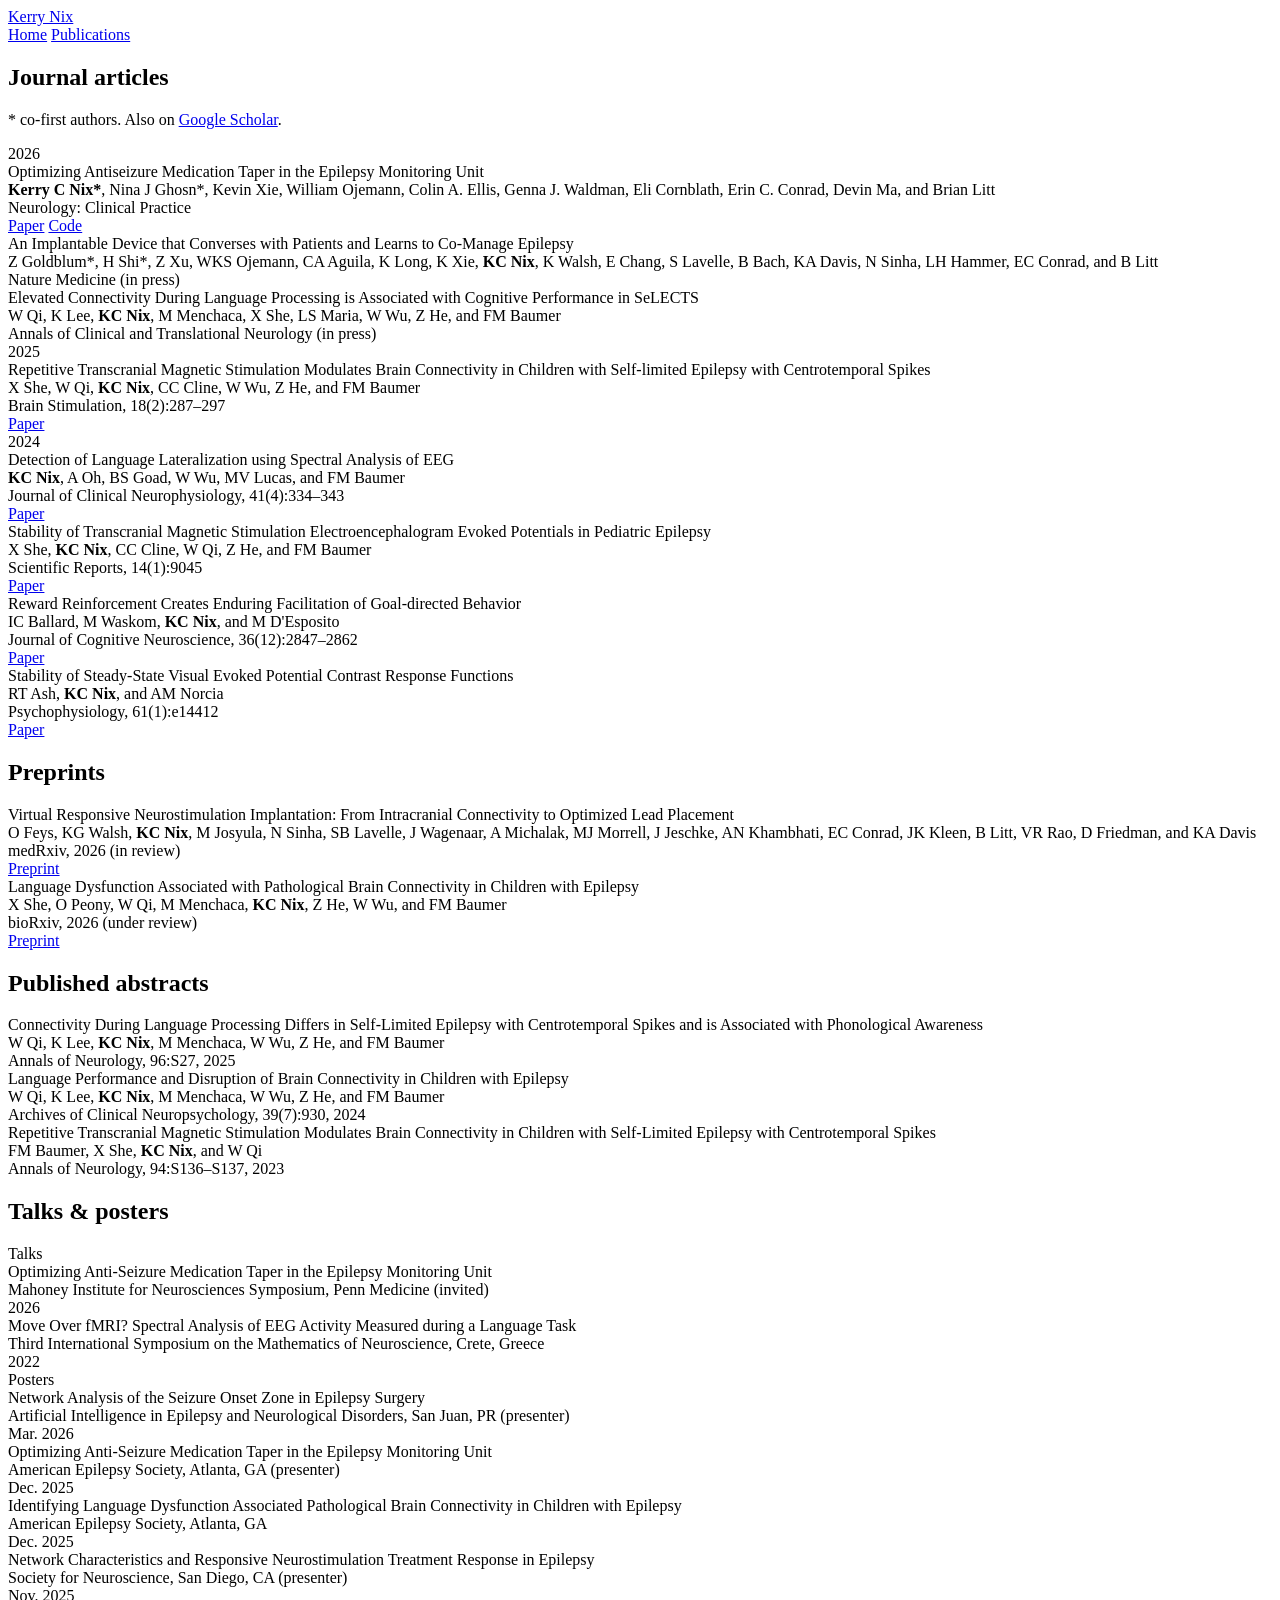
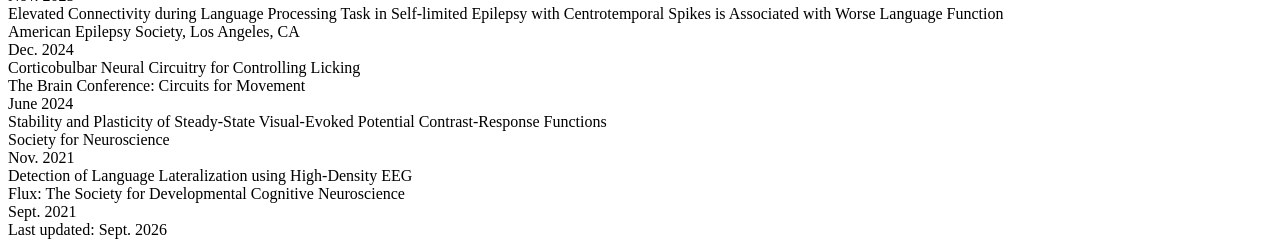
==== publications.html @ d8d6de9c "Add publications.html with structured publication listings" ====
<!DOCTYPE html>
<html lang="en">
<head>
    <meta charset="UTF-8">
    <meta name="viewport" content="width=device-width, initial-scale=1.0">
    <title>Publications – Kerry Nix</title>
    <link rel="preconnect" href="https://fonts.googleapis.com">
    <link rel="preconnect" href="https://fonts.gstatic.com" crossorigin>
    <link href="https://fonts.googleapis.com/css2?family=Newsreader:ital,opsz,wght@0,6..72,400;0,6..72,500;0,6..72,600;1,6..72,400&family=Public+Sans:wght@400;500;600&display=swap" rel="stylesheet">
    <link rel="stylesheet" href="style.css">
</head>
<body>

    <nav class="topbar">
        <div class="topbar-inner">
            <a class="brand" href="index.html">Kerry Nix</a>
            <div class="tabs">
                <a href="index.html">Home</a>
                <a href="publications.html" aria-current="page">Publications</a>
            </div>
        </div>
    </nav>

    <main>

        <section class="band about" id="articles">
            <div class="band-inner">
                <h2>Journal articles</h2>
                <div class="content">
                    <p class="note">* co-first authors. Also on <a href="https://scholar.google.com/citations?user=QJZLhtIAAAAJ&hl=en" target="_blank" rel="noopener">Google Scholar</a>.</p>

                    <div class="year">2026</div>

                    <div class="pub">
                        <div class="pub-title">Optimizing Antiseizure Medication Taper in the Epilepsy Monitoring Unit</div>
                        <div class="pub-authors"><strong>Kerry C Nix*</strong>, Nina J Ghosn*, Kevin Xie, William Ojemann, Colin A. Ellis, Genna J. Waldman, Eli Cornblath, Erin C. Conrad, Devin Ma, and Brian Litt</div>
                        <div class="pub-venue">Neurology: Clinical Practice</div>
                        <div class="pub-links">
                            <a href="https://www.neurology.org/doi/10.1212/CPJ.0000000000200606" target="_blank" rel="noopener">Paper</a>
                            <a href="https://github.com/kerry-nix/EMU_ASM_Taper" target="_blank" rel="noopener">Code</a>
                        </div>
                    </div>

                    <div class="pub">
                        <div class="pub-title">An Implantable Device that Converses with Patients and Learns to Co-Manage Epilepsy</div>
                        <div class="pub-authors">Z Goldblum*, H Shi*, Z Xu, WKS Ojemann, CA Aguila, K Long, K Xie, <strong>KC Nix</strong>, K Walsh, E Chang, S Lavelle, B Bach, KA Davis, N Sinha, LH Hammer, EC Conrad, and B Litt</div>
                        <div class="pub-venue">Nature Medicine (in press)</div>
                    </div>

                    <div class="pub">
                        <div class="pub-title">Elevated Connectivity During Language Processing is Associated with Cognitive Performance in SeLECTS</div>
                        <div class="pub-authors">W Qi, K Lee, <strong>KC Nix</strong>, M Menchaca, X She, LS Maria, W Wu, Z He, and FM Baumer</div>
                        <div class="pub-venue">Annals of Clinical and Translational Neurology (in press)</div>
                    </div>

                    <div class="year">2025</div>

                    <div class="pub">
                        <div class="pub-title">Repetitive Transcranial Magnetic Stimulation Modulates Brain Connectivity in Children with Self-limited Epilepsy with Centrotemporal Spikes</div>
                        <div class="pub-authors">X She, W Qi, <strong>KC Nix</strong>, CC Cline, W Wu, Z He, and FM Baumer</div>
                        <div class="pub-venue">Brain Stimulation, 18(2):287–297</div>
                        <div class="pub-links">
                            <a href="https://doi.org/10.1016/j.brs.2025.02.018" target="_blank" rel="noopener">Paper</a>
                        </div>
                    </div>

                    <div class="year">2024</div>

                    <div class="pub">
                        <div class="pub-title">Detection of Language Lateralization using Spectral Analysis of EEG</div>
                        <div class="pub-authors"><strong>KC Nix</strong>, A Oh, BS Goad, W Wu, MV Lucas, and FM Baumer</div>
                        <div class="pub-venue">Journal of Clinical Neurophysiology, 41(4):334–343</div>
                        <div class="pub-links">
                            <a href="https://doi.org/10.1097/WNP.0000000000000988" target="_blank" rel="noopener">Paper</a>
                        </div>
                    </div>

                    <div class="pub">
                        <div class="pub-title">Stability of Transcranial Magnetic Stimulation Electroencephalogram Evoked Potentials in Pediatric Epilepsy</div>
                        <div class="pub-authors">X She, <strong>KC Nix</strong>, CC Cline, W Qi, Z He, and FM Baumer</div>
                        <div class="pub-venue">Scientific Reports, 14(1):9045</div>
                        <div class="pub-links">
                            <a href="https://doi.org/10.1038/s41598-024-59468-8" target="_blank" rel="noopener">Paper</a>
                        </div>
                    </div>

                    <div class="pub">
                        <div class="pub-title">Reward Reinforcement Creates Enduring Facilitation of Goal-directed Behavior</div>
                        <div class="pub-authors">IC Ballard, M Waskom, <strong>KC Nix</strong>, and M D'Esposito</div>
                        <div class="pub-venue">Journal of Cognitive Neuroscience, 36(12):2847–2862</div>
                        <div class="pub-links">
                            <a href="https://doi.org/10.1162/jocn_a_02150" target="_blank" rel="noopener">Paper</a>
                        </div>
                    </div>

                    <div class="pub">
                        <div class="pub-title">Stability of Steady-State Visual Evoked Potential Contrast Response Functions</div>
                        <div class="pub-authors">RT Ash, <strong>KC Nix</strong>, and AM Norcia</div>
                        <div class="pub-venue">Psychophysiology, 61(1):e14412</div>
                        <div class="pub-links">
                            <a href="https://doi.org/10.1111/psyp.14412" target="_blank" rel="noopener">Paper</a>
                        </div>
                    </div>
                </div>
            </div>
        </section>

        <section class="band" id="preprints">
            <div class="band-inner">
                <h2>Preprints</h2>
                <div class="content">
                    <div class="pub">
                        <div class="pub-title">Virtual Responsive Neurostimulation Implantation: From Intracranial Connectivity to Optimized Lead Placement</div>
                        <div class="pub-authors">O Feys, KG Walsh, <strong>KC Nix</strong>, M Josyula, N Sinha, SB Lavelle, J Wagenaar, A Michalak, MJ Morrell, J Jeschke, AN Khambhati, EC Conrad, JK Kleen, B Litt, VR Rao, D Friedman, and KA Davis</div>
                        <div class="pub-venue">medRxiv, 2026 (in review)</div>
                        <div class="pub-links">
                            <a href="https://doi.org/10.64898/2026.06.17.26355892" target="_blank" rel="noopener">Preprint</a>
                        </div>
                    </div>

                    <div class="pub">
                        <div class="pub-title">Language Dysfunction Associated with Pathological Brain Connectivity in Children with Epilepsy</div>
                        <div class="pub-authors">X She, O Peony, W Qi, M Menchaca, <strong>KC Nix</strong>, Z He, W Wu, and FM Baumer</div>
                        <div class="pub-venue">bioRxiv, 2026 (under review)</div>
                        <div class="pub-links">
                            <a href="https://doi.org/10.64898/2026.07.26.740747" target="_blank" rel="noopener">Preprint</a>
                        </div>
                    </div>
                </div>
            </div>
        </section>

        <section class="band" id="abstracts">
            <div class="band-inner">
                <h2>Published abstracts</h2>
                <div class="content">
                    <div class="pub">
                        <div class="pub-title">Connectivity During Language Processing Differs in Self-Limited Epilepsy with Centrotemporal Spikes and is Associated with Phonological Awareness</div>
                        <div class="pub-authors">W Qi, K Lee, <strong>KC Nix</strong>, M Menchaca, W Wu, Z He, and FM Baumer</div>
                        <div class="pub-venue">Annals of Neurology, 96:S27, 2025</div>
                    </div>

                    <div class="pub">
                        <div class="pub-title">Language Performance and Disruption of Brain Connectivity in Children with Epilepsy</div>
                        <div class="pub-authors">W Qi, K Lee, <strong>KC Nix</strong>, M Menchaca, W Wu, Z He, and FM Baumer</div>
                        <div class="pub-venue">Archives of Clinical Neuropsychology, 39(7):930, 2024</div>
                    </div>

                    <div class="pub">
                        <div class="pub-title">Repetitive Transcranial Magnetic Stimulation Modulates Brain Connectivity in Children with Self-Limited Epilepsy with Centrotemporal Spikes</div>
                        <div class="pub-authors">FM Baumer, X She, <strong>KC Nix</strong>, and W Qi</div>
                        <div class="pub-venue">Annals of Neurology, 94:S136–S137, 2023</div>
                    </div>
                </div>
            </div>
        </section>

        <section class="band" id="talks">
            <div class="band-inner">
                <h2>Talks &amp; posters</h2>
                <div class="content">
                    <div class="year">Talks</div>
                    <div class="row">
                        <div class="row-main">
                            <div class="org">Optimizing Anti-Seizure Medication Taper in the Epilepsy Monitoring Unit</div>
                            <div class="role">Mahoney Institute for Neurosciences Symposium, Penn Medicine (invited)</div>
                        </div>
                        <div class="row-date">2026</div>
                    </div>
                    <div class="row">
                        <div class="row-main">
                            <div class="org">Move Over fMRI? Spectral Analysis of EEG Activity Measured during a Language Task</div>
                            <div class="role">Third International Symposium on the Mathematics of Neuroscience, Crete, Greece</div>
                        </div>
                        <div class="row-date">2022</div>
                    </div>

                    <div class="year">Posters</div>
                    <div class="row">
                        <div class="row-main">
                            <div class="org">Network Analysis of the Seizure Onset Zone in Epilepsy Surgery</div>
                            <div class="role">Artificial Intelligence in Epilepsy and Neurological Disorders, San Juan, PR (presenter)</div>
                        </div>
                        <div class="row-date">Mar. 2026</div>
                    </div>
                    <div class="row">
                        <div class="row-main">
                            <div class="org">Optimizing Anti-Seizure Medication Taper in the Epilepsy Monitoring Unit</div>
                            <div class="role">American Epilepsy Society, Atlanta, GA (presenter)</div>
                        </div>
                        <div class="row-date">Dec. 2025</div>
                    </div>
                    <div class="row">
                        <div class="row-main">
                            <div class="org">Identifying Language Dysfunction Associated Pathological Brain Connectivity in Children with Epilepsy</div>
                            <div class="role">American Epilepsy Society, Atlanta, GA</div>
                        </div>
                        <div class="row-date">Dec. 2025</div>
                    </div>
                    <div class="row">
                        <div class="row-main">
                            <div class="org">Network Characteristics and Responsive Neurostimulation Treatment Response in Epilepsy</div>
                            <div class="role">Society for Neuroscience, San Diego, CA (presenter)</div>
                        </div>
                        <div class="row-date">Nov. 2025</div>
                    </div>
                    <div class="row">
                        <div class="row-main">
                            <div class="org">Elevated Connectivity during Language Processing Task in Self-limited Epilepsy with Centrotemporal Spikes is Associated with Worse Language Function</div>
                            <div class="role">American Epilepsy Society, Los Angeles, CA</div>
                        </div>
                        <div class="row-date">Dec. 2024</div>
                    </div>
                    <div class="row">
                        <div class="row-main">
                            <div class="org">Corticobulbar Neural Circuitry for Controlling Licking</div>
                            <div class="role">The Brain Conference: Circuits for Movement</div>
                        </div>
                        <div class="row-date">June 2024</div>
                    </div>
                    <div class="row">
                        <div class="row-main">
                            <div class="org">Stability and Plasticity of Steady-State Visual-Evoked Potential Contrast-Response Functions</div>
                            <div class="role">Society for Neuroscience</div>
                        </div>
                        <div class="row-date">Nov. 2021</div>
                    </div>
                    <div class="row">
                        <div class="row-main">
                            <div class="org">Detection of Language Lateralization using High-Density EEG</div>
                            <div class="role">Flux: The Society for Developmental Cognitive Neuroscience</div>
                        </div>
                        <div class="row-date">Sept. 2021</div>
                    </div>
                </div>
            </div>
        </section>

    </main>

    <footer>Last updated: Sept. 2026</footer>

</body>
</html>
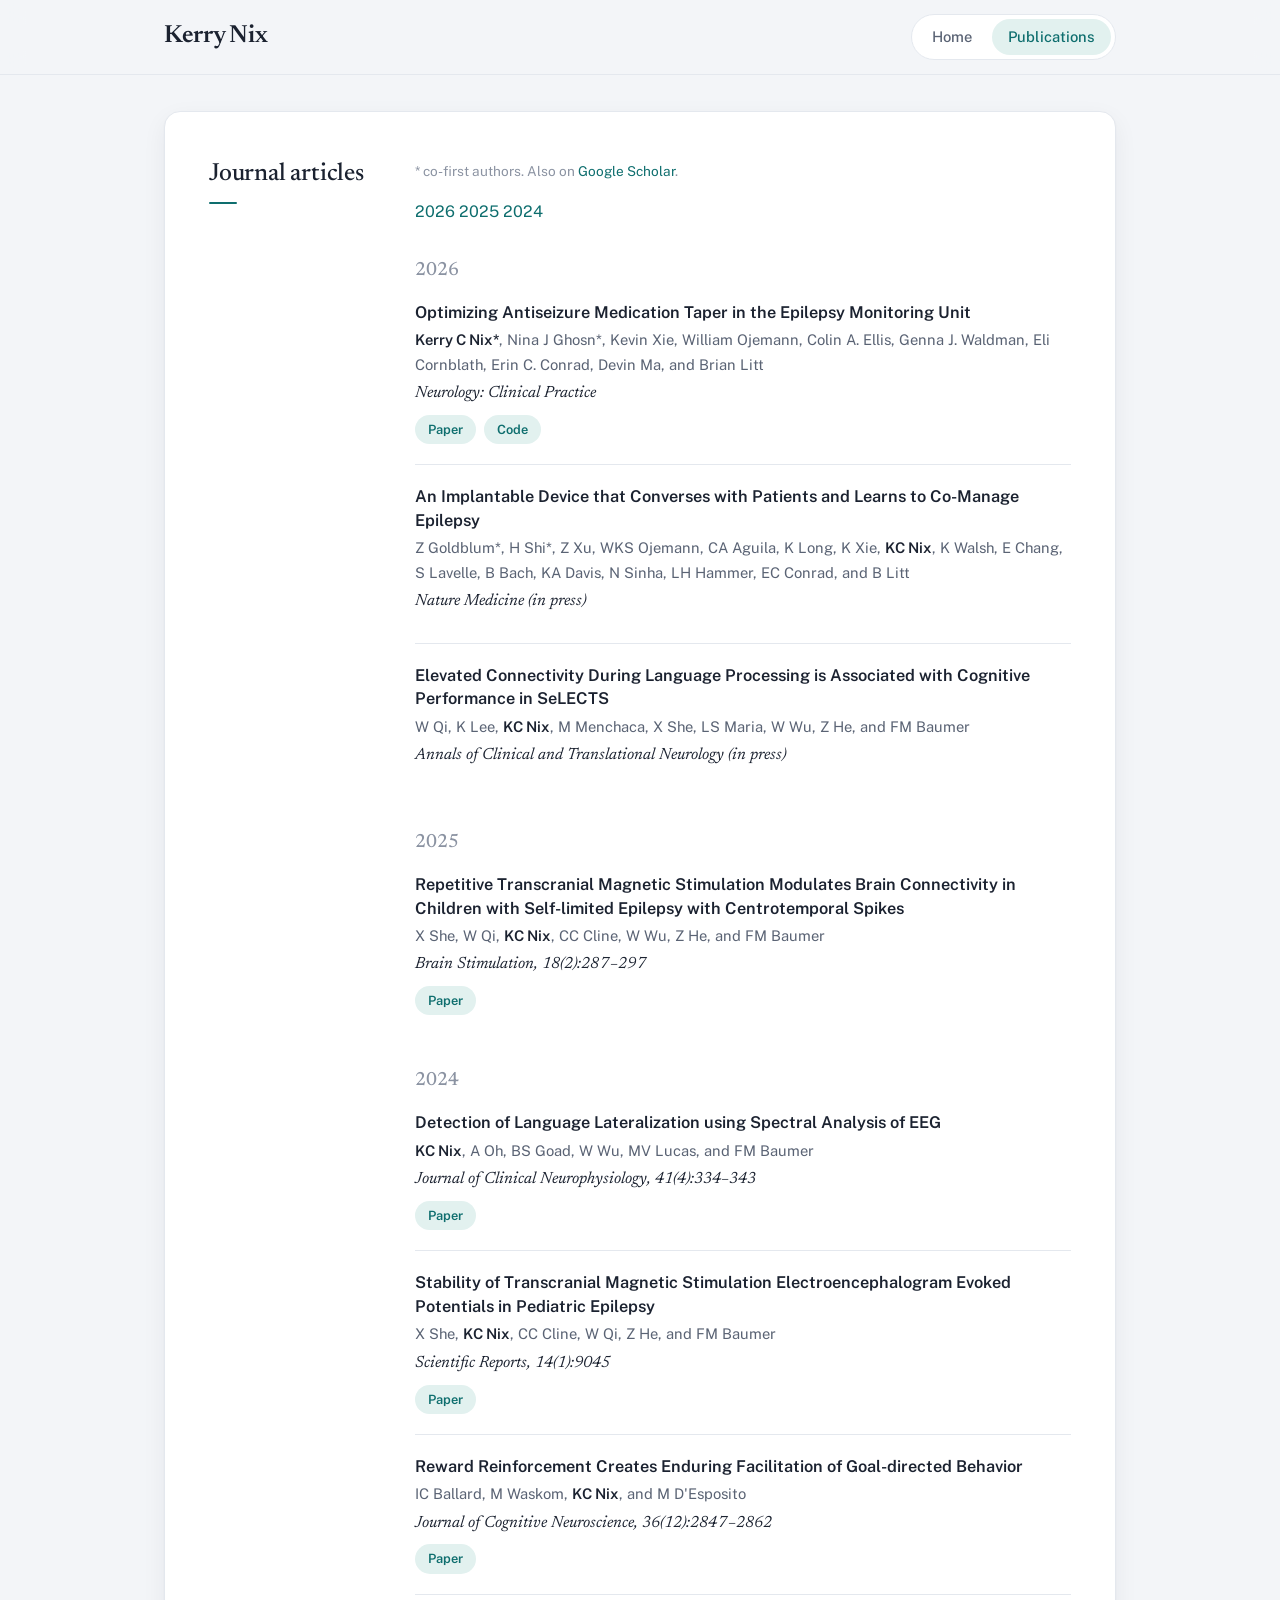
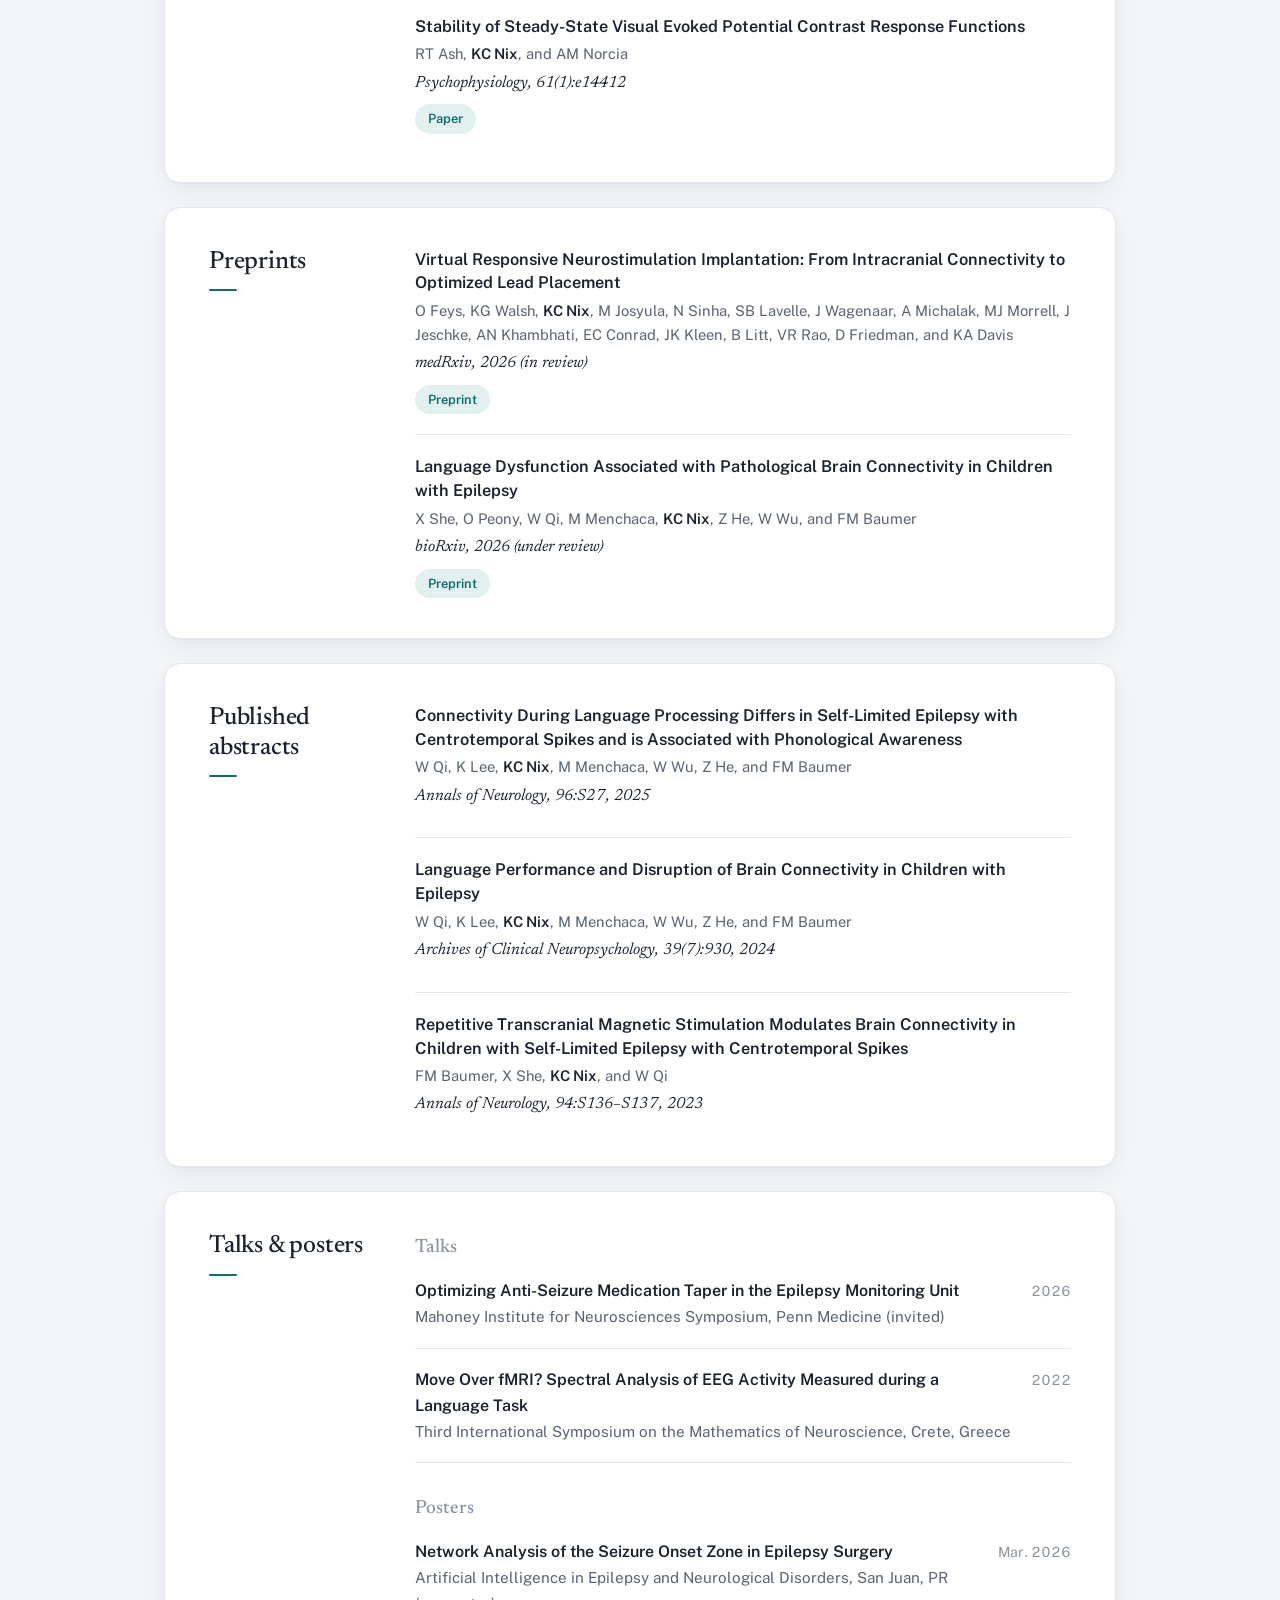
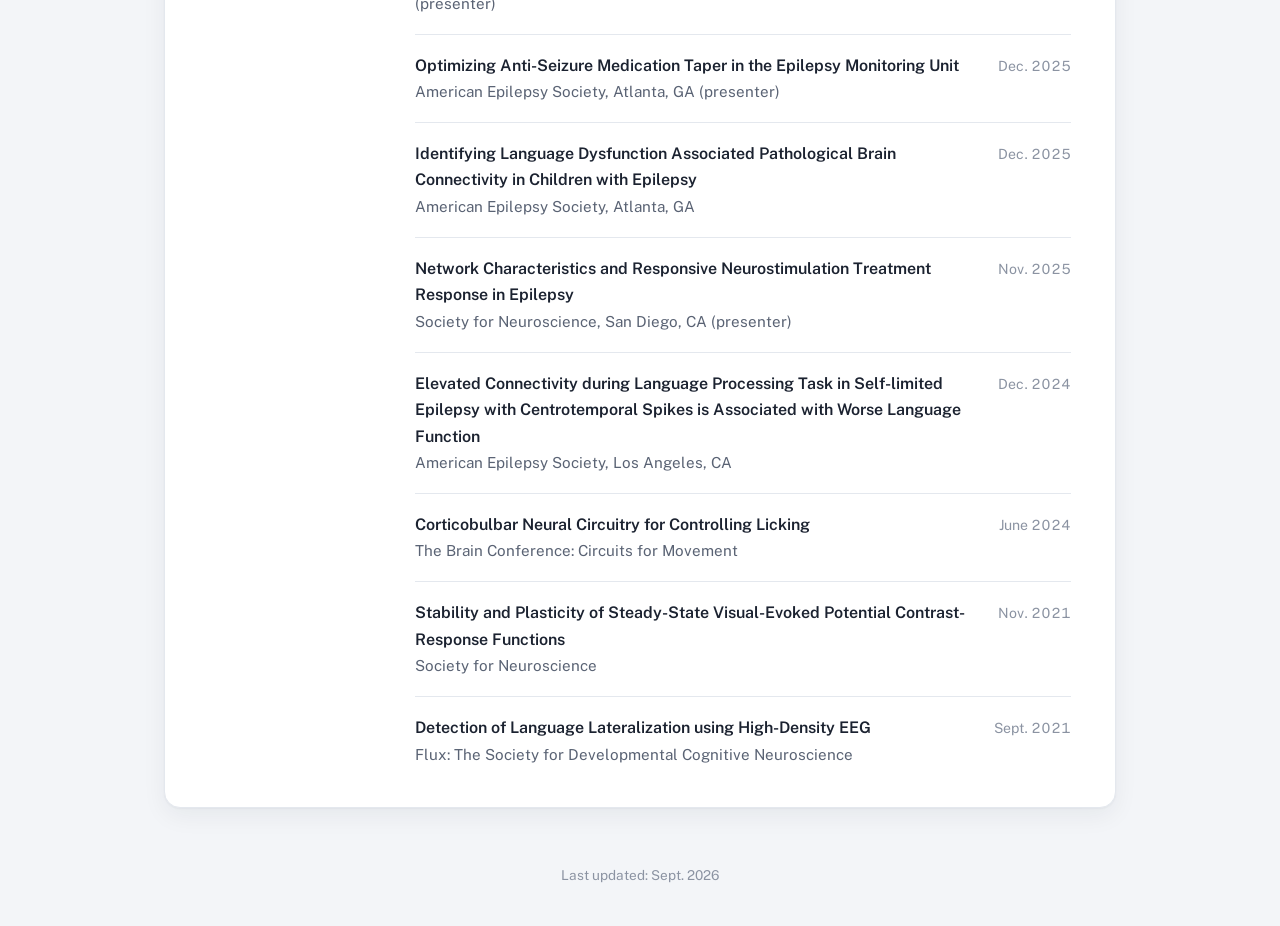
==== commit 48303668: "Update publication years and navigation links" ====
--- a/publications.html
+++ b/publications.html
@@ -29,7 +29,13 @@
                 <div class="content">
                     <p class="note">* co-first authors. Also on <a href="https://scholar.google.com/citations?user=QJZLhtIAAAAJ&hl=en" target="_blank" rel="noopener">Google Scholar</a>.</p>
 
-                    <div class="year">2026</div>
+                    <nav class="year-nav" aria-label="Jump to year">
+                        <a href="#y2026">2026</a>
+                        <a href="#y2025">2025</a>
+                        <a href="#y2024">2024</a>
+                    </nav>
+
+                    <div class="year" id="y2026">2026</div>
 
                     <div class="pub">
                         <div class="pub-title">Optimizing Antiseizure Medication Taper in the Epilepsy Monitoring Unit</div>
@@ -53,7 +59,7 @@
                         <div class="pub-venue">Annals of Clinical and Translational Neurology (in press)</div>
                     </div>
 
-                    <div class="year">2025</div>
+                    <div class="year" id="y2025">2025</div>
 
                     <div class="pub">
                         <div class="pub-title">Repetitive Transcranial Magnetic Stimulation Modulates Brain Connectivity in Children with Self-limited Epilepsy with Centrotemporal Spikes</div>
@@ -64,7 +70,7 @@
                         </div>
                     </div>
 
-                    <div class="year">2024</div>
+                    <div class="year" id="y2024">2024</div>
 
                     <div class="pub">
                         <div class="pub-title">Detection of Language Lateralization using Spectral Analysis of EEG</div>
--- a/style.css
+++ b/style.css
@@ -0,0 +1,221 @@
+:root {
+    --ink: #1b2230;
+    --muted: #5a6374;
+    --faint: #8b93a2;
+    --rule: #e4e8ee;
+    --page: #f3f5f8;
+    --card: #ffffff;
+    --accent: #0e6e6e;
+    --accent-soft: #e2f1ef;
+    --shadow: 0 1px 2px rgba(20, 30, 45, 0.04), 0 8px 24px rgba(20, 30, 45, 0.06);
+    --radius: 16px;
+    --serif: "Newsreader", Georgia, "Times New Roman", serif;
+    --sans: "Public Sans", -apple-system, BlinkMacSystemFont, "Segoe UI", Roboto, Helvetica, Arial, sans-serif;
+}
+
+@media (prefers-color-scheme: dark) {
+    :root {
+        --ink: #e7eaf0;
+        --muted: #a8b0be;
+        --faint: #7c8595;
+        --rule: #262d3a;
+        --page: #0c1017;
+        --card: #141a24;
+        --accent: #5cc3bd;
+        --accent-soft: #143231;
+        --shadow: 0 1px 2px rgba(0, 0, 0, 0.3), 0 8px 24px rgba(0, 0, 0, 0.25);
+    }
+}
+
+* { box-sizing: border-box; }
+
+html { scroll-padding-top: 80px; -webkit-text-size-adjust: 100%; }
+
+body {
+    margin: 0;
+    font-family: var(--sans);
+    font-size: 16px;
+    line-height: 1.65;
+    color: var(--ink);
+    background: var(--page);
+    -webkit-font-smoothing: antialiased;
+}
+
+a { color: var(--accent); text-decoration: none; transition: color 0.15s ease; }
+a:hover { text-decoration: underline; text-underline-offset: 3px; }
+a:focus-visible { outline: 2px solid var(--accent); outline-offset: 3px; border-radius: 4px; }
+
+/* Top bar */
+.topbar {
+    position: sticky;
+    top: 0;
+    z-index: 10;
+    background: color-mix(in srgb, var(--page) 80%, transparent);
+    backdrop-filter: saturate(160%) blur(12px);
+    -webkit-backdrop-filter: saturate(160%) blur(12px);
+    border-bottom: 1px solid var(--rule);
+}
+.topbar-inner {
+    max-width: 1000px;
+    margin: 0 auto;
+    padding: 14px 24px;
+    display: flex;
+    align-items: center;
+    justify-content: space-between;
+    gap: 16px;
+}
+.brand {
+    font-family: var(--serif);
+    font-size: 1.55rem;
+    font-weight: 600;
+    color: var(--ink);
+    letter-spacing: -0.3px;
+}
+.brand:hover { text-decoration: none; color: var(--accent); }
+.tabs { display: flex; gap: 4px; padding: 4px; background: var(--card); border: 1px solid var(--rule); border-radius: 999px; }
+.tabs a {
+    color: var(--muted);
+    font-size: 0.92rem;
+    font-weight: 500;
+    padding: 6px 16px;
+    border-radius: 999px;
+    transition: background 0.15s ease, color 0.15s ease;
+}
+.tabs a:hover { color: var(--ink); text-decoration: none; }
+.tabs a[aria-current="page"] { color: var(--accent); background: var(--accent-soft); }
+
+/* Floating cards */
+main { max-width: 1000px; margin: 0 auto; padding: 36px 24px 8px; }
+.band {
+    background: var(--card);
+    border: 1px solid var(--rule);
+    border-radius: var(--radius);
+    box-shadow: var(--shadow);
+    padding: 40px 44px;
+    margin-bottom: 24px;
+}
+.band-inner {
+    display: grid;
+    grid-template-columns: 170px 1fr;
+    gap: 36px;
+}
+.band h2 {
+    font-family: var(--serif);
+    font-size: 1.55rem;
+    font-weight: 500;
+    line-height: 1.2;
+    letter-spacing: -0.2px;
+    margin: 0;
+    color: var(--ink);
+}
+.band h2::after {
+    content: "";
+    display: block;
+    width: 28px;
+    height: 2px;
+    margin-top: 12px;
+    background: var(--accent);
+    border-radius: 2px;
+}
+.content { max-width: 680px; }
+.content > :last-child { margin-bottom: 0; }
+
+/* About */
+.about { padding-top: 48px; padding-bottom: 48px; }
+.subtitle { font-family: var(--serif); font-size: 1.3rem; font-style: italic; color: var(--muted); margin: 0 0 18px 0; }
+.tldr-heading { font-size: 1.4rem; line-height: 1; margin-bottom: 10px; }
+.about p { margin: 0 0 16px 0; }
+.trace { display: block; width: 100%; height: 48px; margin: 0 0 22px 0; }
+.trace path {
+    fill: none;
+    stroke: var(--accent);
+    stroke-width: 1.4;
+    stroke-linejoin: round;
+    stroke-dasharray: 2000;
+    stroke-dashoffset: 2000;
+    animation: draw 2.4s ease-out 0.2s forwards;
+}
+@keyframes draw { to { stroke-dashoffset: 0; } }
+.links { display: flex; flex-wrap: wrap; gap: 10px; margin-top: 22px; }
+.links a {
+    font-size: 0.9rem;
+    font-weight: 500;
+    padding: 6px 14px;
+    border: 1px solid var(--rule);
+    border-radius: 999px;
+    background: var(--card);
+    transition: border-color 0.15s ease, background 0.15s ease;
+}
+.links a:hover { text-decoration: none; border-color: var(--accent); background: var(--accent-soft); }
+
+/* Timeline rows */
+.row { display: flex; justify-content: space-between; gap: 16px; padding-bottom: 18px; margin-bottom: 18px; border-bottom: 1px solid var(--rule); }
+.row:last-child { border-bottom: none; padding-bottom: 0; margin-bottom: 0; }
+.row-main { flex: 1; }
+.row-date { color: var(--faint); font-size: 0.88rem; white-space: nowrap; font-variant-numeric: tabular-nums; padding-top: 2px; }
+.org { font-weight: 600; }
+.role { color: var(--muted); font-size: 0.95rem; }
+.detail { color: var(--muted); font-size: 0.9rem; margin-top: 4px; }
+
+/* News */
+.news-item { display: flex; gap: 16px; margin-bottom: 10px; font-size: 0.95rem; }
+.news-date {
+    flex-shrink: 0;
+    align-self: flex-start;
+    font-size: 0.8rem;
+    font-weight: 600;
+    color: var(--accent);
+    background: var(--accent-soft);
+    padding: 2px 10px;
+    border-radius: 999px;
+    font-variant-numeric: tabular-nums;
+    white-space: nowrap;
+}
+.news-text { color: var(--muted); }
+
+/* Publications */
+.pub { padding-bottom: 20px; margin-bottom: 20px; border-bottom: 1px solid var(--rule); }
+.pub:last-child, .pub:has(+ .more), .pub:has(+ .year) { border-bottom: none; }
+.pub:last-child { padding-bottom: 0; margin-bottom: 0; }
+.pub-title { font-weight: 600; font-size: 1.02rem; line-height: 1.45; margin-bottom: 4px; }
+.pub-authors { color: var(--muted); font-size: 0.92rem; margin-bottom: 3px; }
+.pub-authors strong { color: var(--ink); font-weight: 600; }
+.pub-venue { font-family: var(--serif); font-style: italic; font-size: 1.02rem; margin-bottom: 8px; }
+.pub-links { display: flex; flex-wrap: wrap; gap: 8px; }
+.pub-links a {
+    font-size: 0.8rem;
+    font-weight: 600;
+    padding: 3px 12px;
+    border-radius: 999px;
+    color: var(--accent);
+    background: var(--accent-soft);
+    border: 1px solid transparent;
+    transition: border-color 0.15s ease;
+}
+.pub-links a:hover { text-decoration: none; border-color: var(--accent); }
+.note { font-size: 0.85rem; color: var(--faint); margin: 0 0 20px 0; }
+.more { margin-top: 8px; font-weight: 600; }
+.year { font-family: var(--serif); font-size: 1.2rem; font-weight: 500; color: var(--faint); margin: 30px 0 14px 0; }
+.content > .year:first-child, .note + .year { margin-top: 0; }
+
+/* Skills */
+.skill { margin-bottom: 10px; font-size: 0.95rem; }
+.skill-label { font-weight: 600; }
+.skill-list { color: var(--muted); }
+
+footer { text-align: center; font-size: 0.85rem; color: var(--faint); padding: 24px 24px 40px; }
+
+@media (prefers-reduced-motion: reduce) {
+    .trace path { animation: none; stroke-dashoffset: 0; }
+    * { transition: none !important; }
+}
+
+@media (max-width: 720px) {
+    main { padding: 20px 12px 4px; }
+    .band { padding: 28px 22px; margin-bottom: 16px; border-radius: 14px; }
+    .band-inner { grid-template-columns: 1fr; gap: 18px; }
+    .row { flex-direction: column; gap: 2px; }
+    .topbar-inner { padding: 10px 14px; }
+    .brand { font-size: 1.25rem; }
+    .tabs a { padding: 5px 12px; font-size: 0.88rem; }
+}
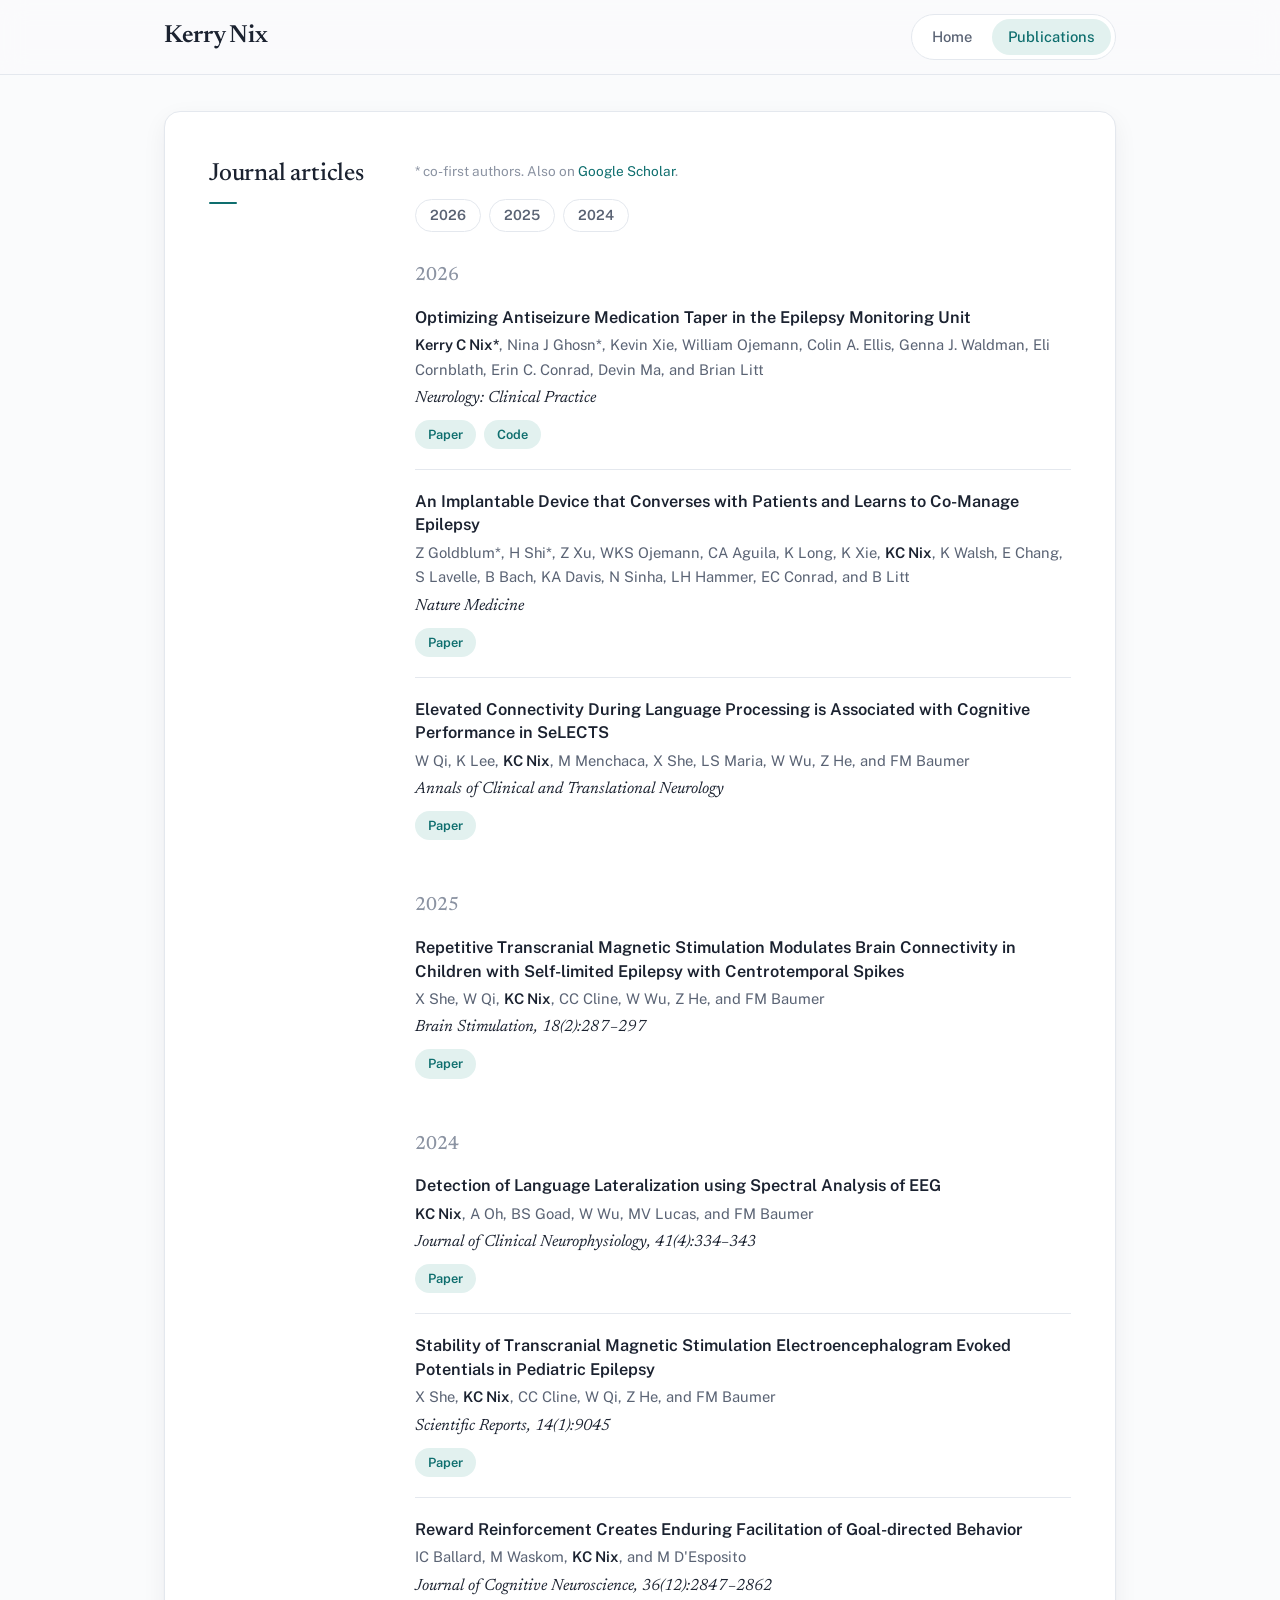
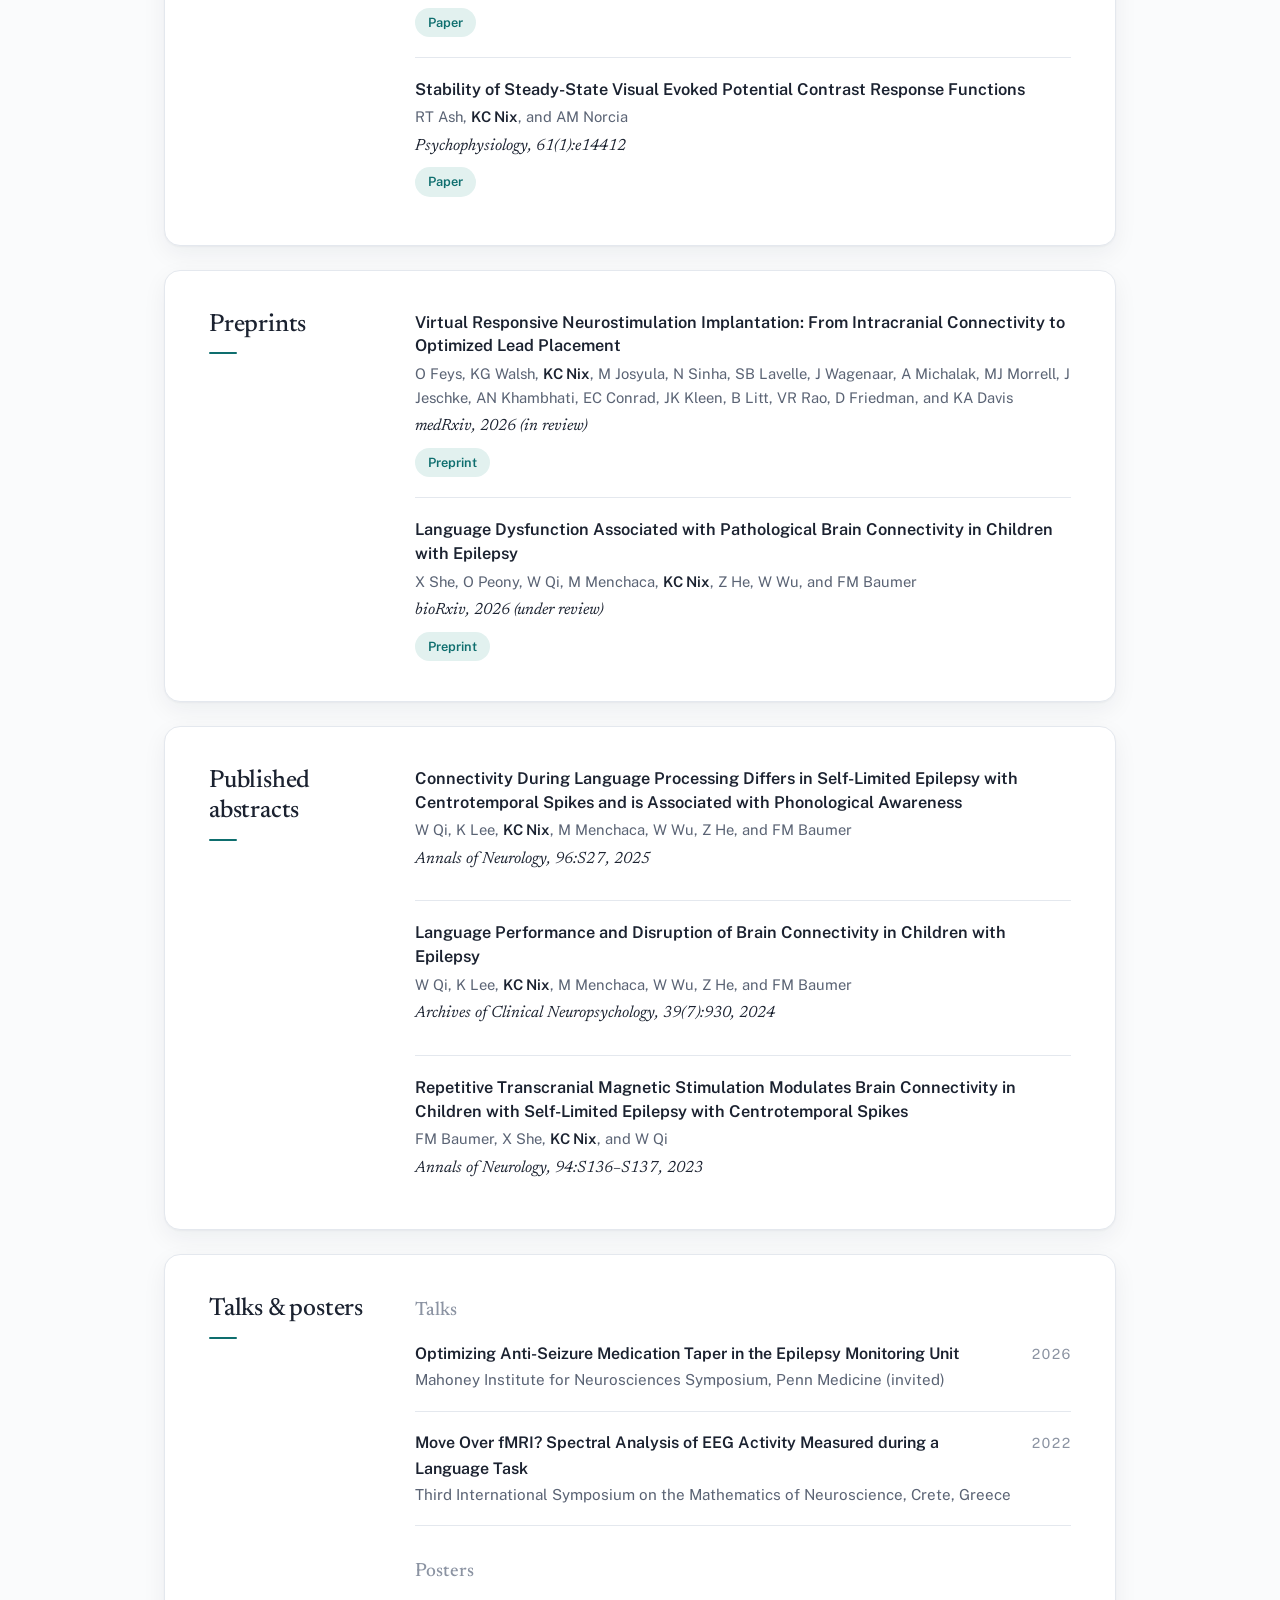
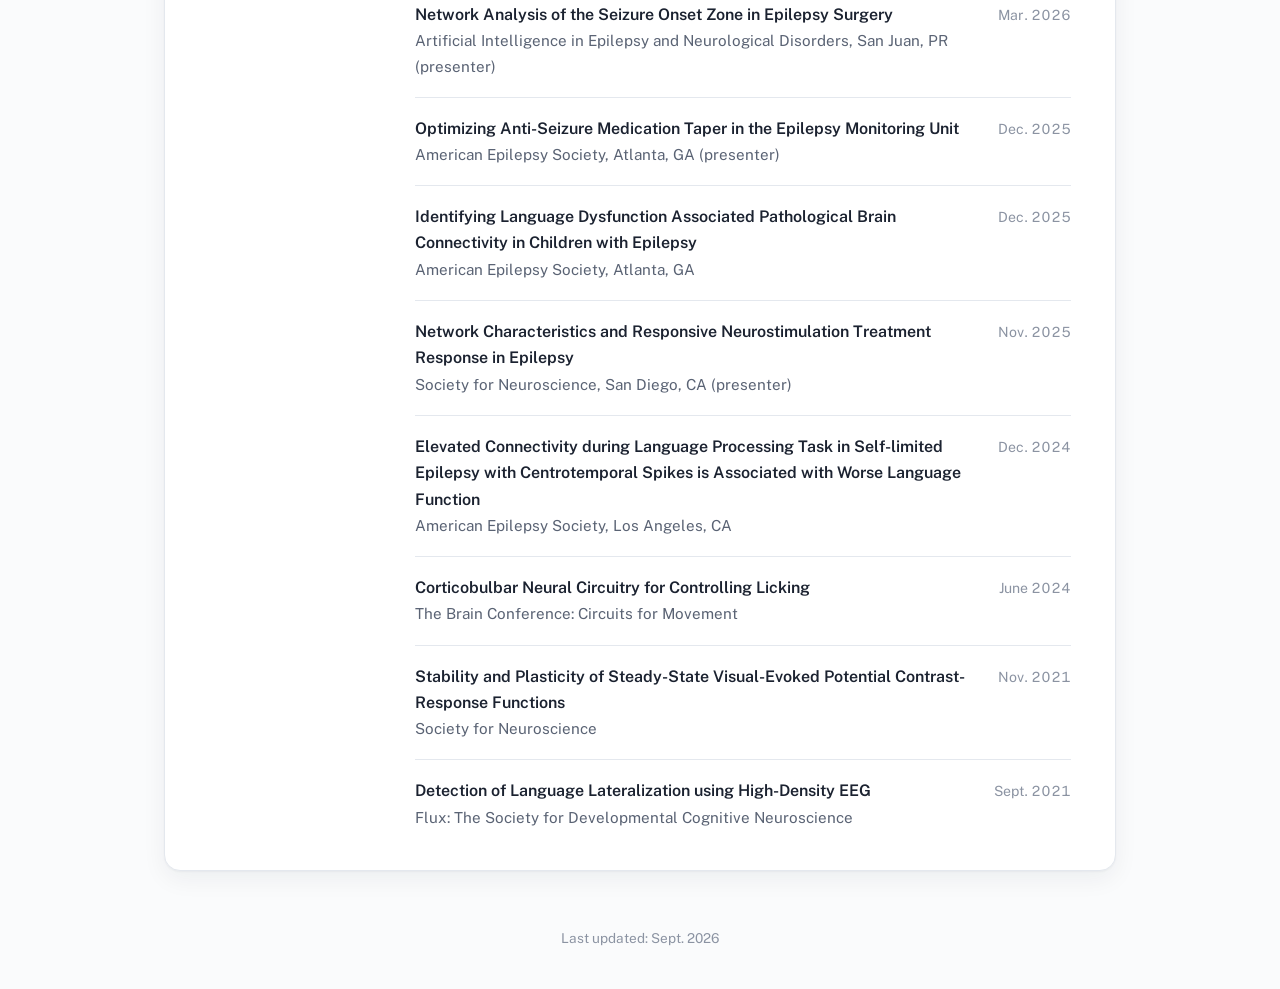
==== commit f934f55d: "added publication links" ====
--- a/publications.html
+++ b/publications.html
@@ -50,13 +50,19 @@
                     <div class="pub">
                         <div class="pub-title">An Implantable Device that Converses with Patients and Learns to Co-Manage Epilepsy</div>
                         <div class="pub-authors">Z Goldblum*, H Shi*, Z Xu, WKS Ojemann, CA Aguila, K Long, K Xie, <strong>KC Nix</strong>, K Walsh, E Chang, S Lavelle, B Bach, KA Davis, N Sinha, LH Hammer, EC Conrad, and B Litt</div>
-                        <div class="pub-venue">Nature Medicine (in press)</div>
+                        <div class="pub-venue">Nature Medicine</div>
+                        <div class="pub-links">
+                            <a href="https://pubmed.ncbi.nlm.nih.gov/41646755/" target="_blank" rel="noopener">Paper</a>
+                        </div>
                     </div>
 
                     <div class="pub">
                         <div class="pub-title">Elevated Connectivity During Language Processing is Associated with Cognitive Performance in SeLECTS</div>
                         <div class="pub-authors">W Qi, K Lee, <strong>KC Nix</strong>, M Menchaca, X She, LS Maria, W Wu, Z He, and FM Baumer</div>
-                        <div class="pub-venue">Annals of Clinical and Translational Neurology (in press)</div>
+                        <div class="pub-venue">Annals of Clinical and Translational Neurology</div>
+                        <div class="pub-links">
+                            <a href="https://onlinelibrary.wiley.com/doi/full/10.1002/acn3.70369" target="_blank" rel="noopener">Paper</a>
+                        </div>
                     </div>
 
                     <div class="year" id="y2025">2025</div>
--- a/style.css
+++ b/style.css
@@ -3,28 +3,15 @@
     --muted: #5a6374;
     --faint: #8b93a2;
     --rule: #e4e8ee;
-    --page: #f3f5f8;
+    --page: #fafbfc;
     --card: #ffffff;
     --accent: #0e6e6e;
     --accent-soft: #e2f1ef;
     --shadow: 0 1px 2px rgba(20, 30, 45, 0.04), 0 8px 24px rgba(20, 30, 45, 0.06);
     --radius: 16px;
+    color-scheme: light;
     --serif: "Newsreader", Georgia, "Times New Roman", serif;
     --sans: "Public Sans", -apple-system, BlinkMacSystemFont, "Segoe UI", Roboto, Helvetica, Arial, sans-serif;
-}
-
-@media (prefers-color-scheme: dark) {
-    :root {
-        --ink: #e7eaf0;
-        --muted: #a8b0be;
-        --faint: #7c8595;
-        --rule: #262d3a;
-        --page: #0c1017;
-        --card: #141a24;
-        --accent: #5cc3bd;
-        --accent-soft: #143231;
-        --shadow: 0 1px 2px rgba(0, 0, 0, 0.3), 0 8px 24px rgba(0, 0, 0, 0.25);
-    }
 }
 
 * { box-sizing: border-box; }
@@ -129,11 +116,12 @@
 .trace path {
     fill: none;
     stroke: var(--accent);
-    stroke-width: 1.4;
+    stroke-width: 1.1;
+    vector-effect: non-scaling-stroke;
     stroke-linejoin: round;
-    stroke-dasharray: 2000;
-    stroke-dashoffset: 2000;
-    animation: draw 2.4s ease-out 0.2s forwards;
+    stroke-dasharray: 1;
+    stroke-dashoffset: 1;
+    animation: draw 2.8s ease-out 0.2s forwards;
 }
 @keyframes draw { to { stroke-dashoffset: 0; } }
 .links { display: flex; flex-wrap: wrap; gap: 10px; margin-top: 22px; }
@@ -219,3 +207,24 @@
     .brand { font-size: 1.25rem; }
     .tabs a { padding: 5px 12px; font-size: 0.88rem; }
 }
+
+/* Year jump bar */
+html { scroll-behavior: smooth; }
+.year-nav { display: flex; flex-wrap: wrap; gap: 8px; margin: 0 0 28px 0; }
+.year-nav a {
+    font-size: 0.88rem;
+    font-weight: 600;
+    padding: 4px 14px;
+    border: 1px solid var(--rule);
+    border-radius: 999px;
+    color: var(--muted);
+    background: var(--card);
+    transition: border-color 0.15s ease, color 0.15s ease, background 0.15s ease;
+}
+.year-nav a:hover { text-decoration: none; color: var(--accent); border-color: var(--accent); background: var(--accent-soft); }
+.year-nav + .year { margin-top: 0; }
+@media (prefers-reduced-motion: reduce) { html { scroll-behavior: auto; } }
+
+/* Photo */
+.avatar { display: block; width: 150px; height: 150px; margin-top: 24px; border-radius: 50%; object-fit: cover; border: 3px solid var(--card); box-shadow: var(--shadow); }
+@media (max-width: 720px) { .avatar { width: 110px; height: 110px; margin-top: 16px; } }
